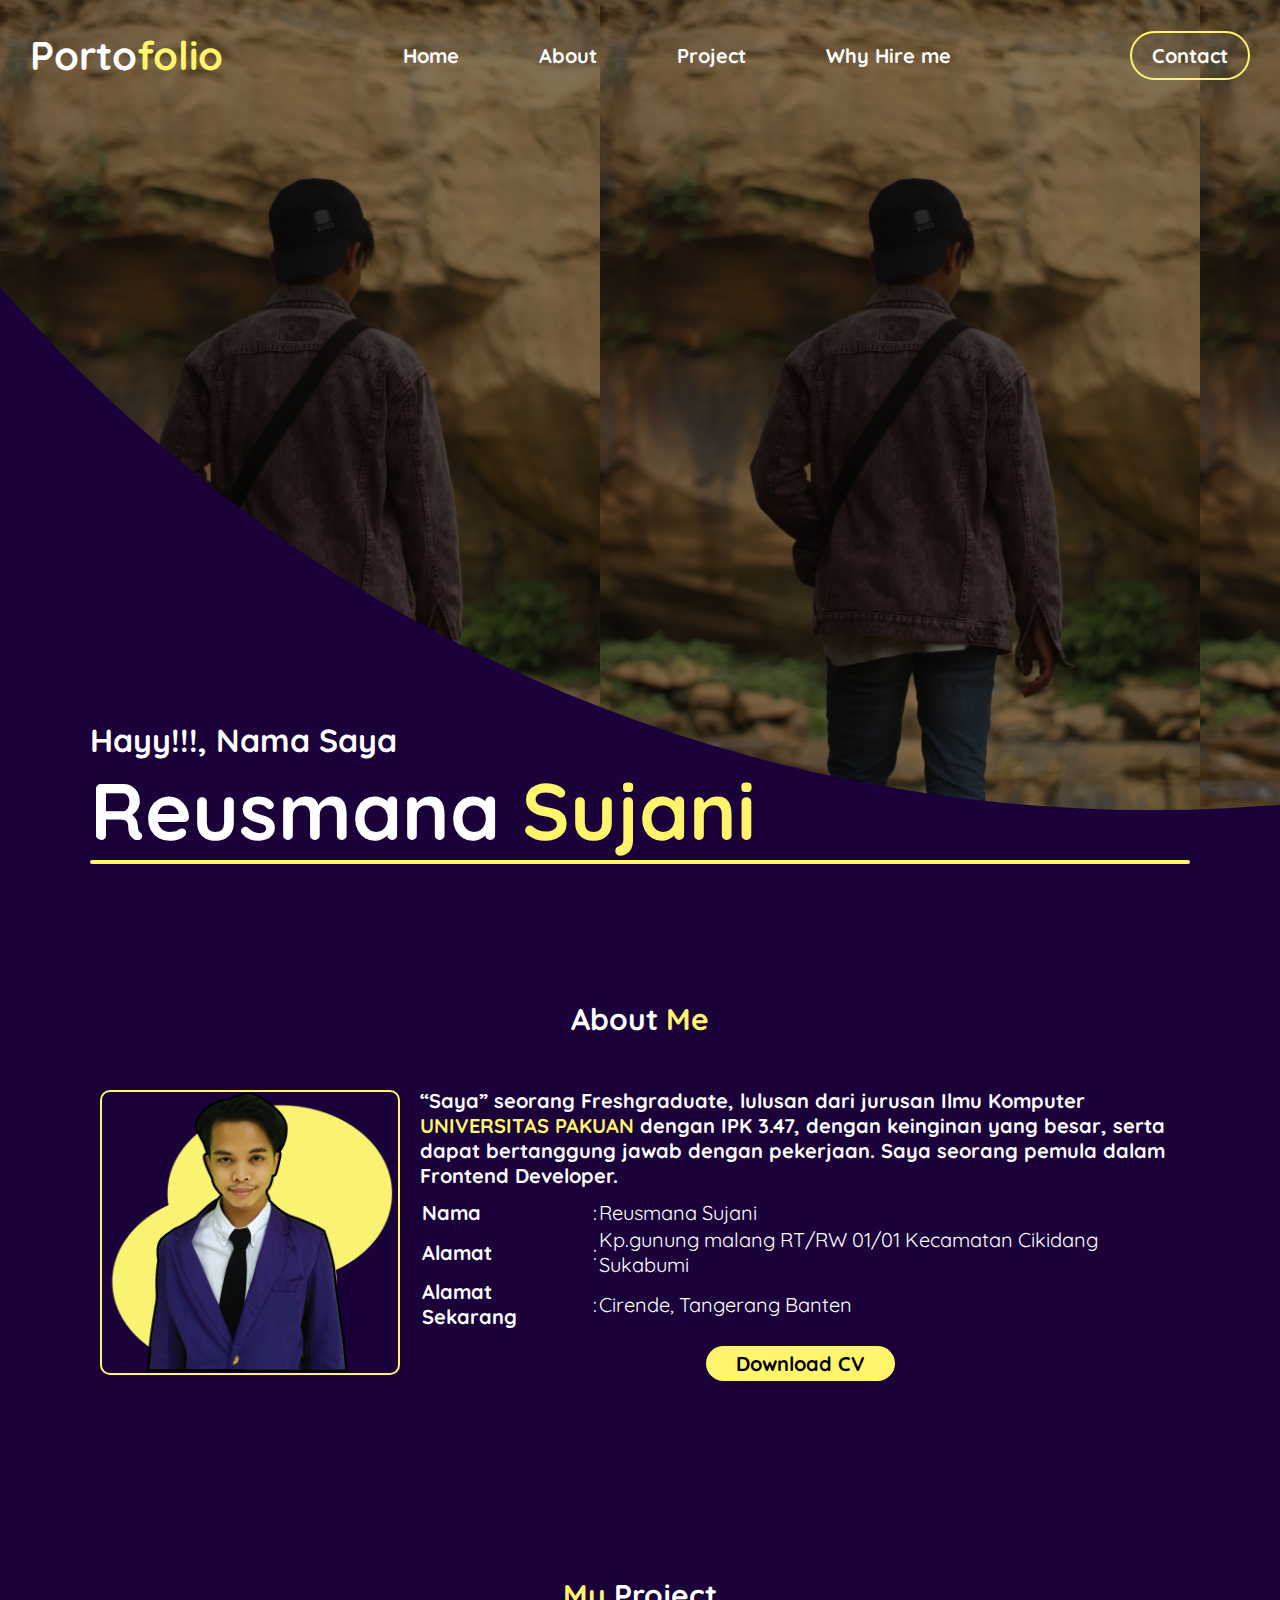
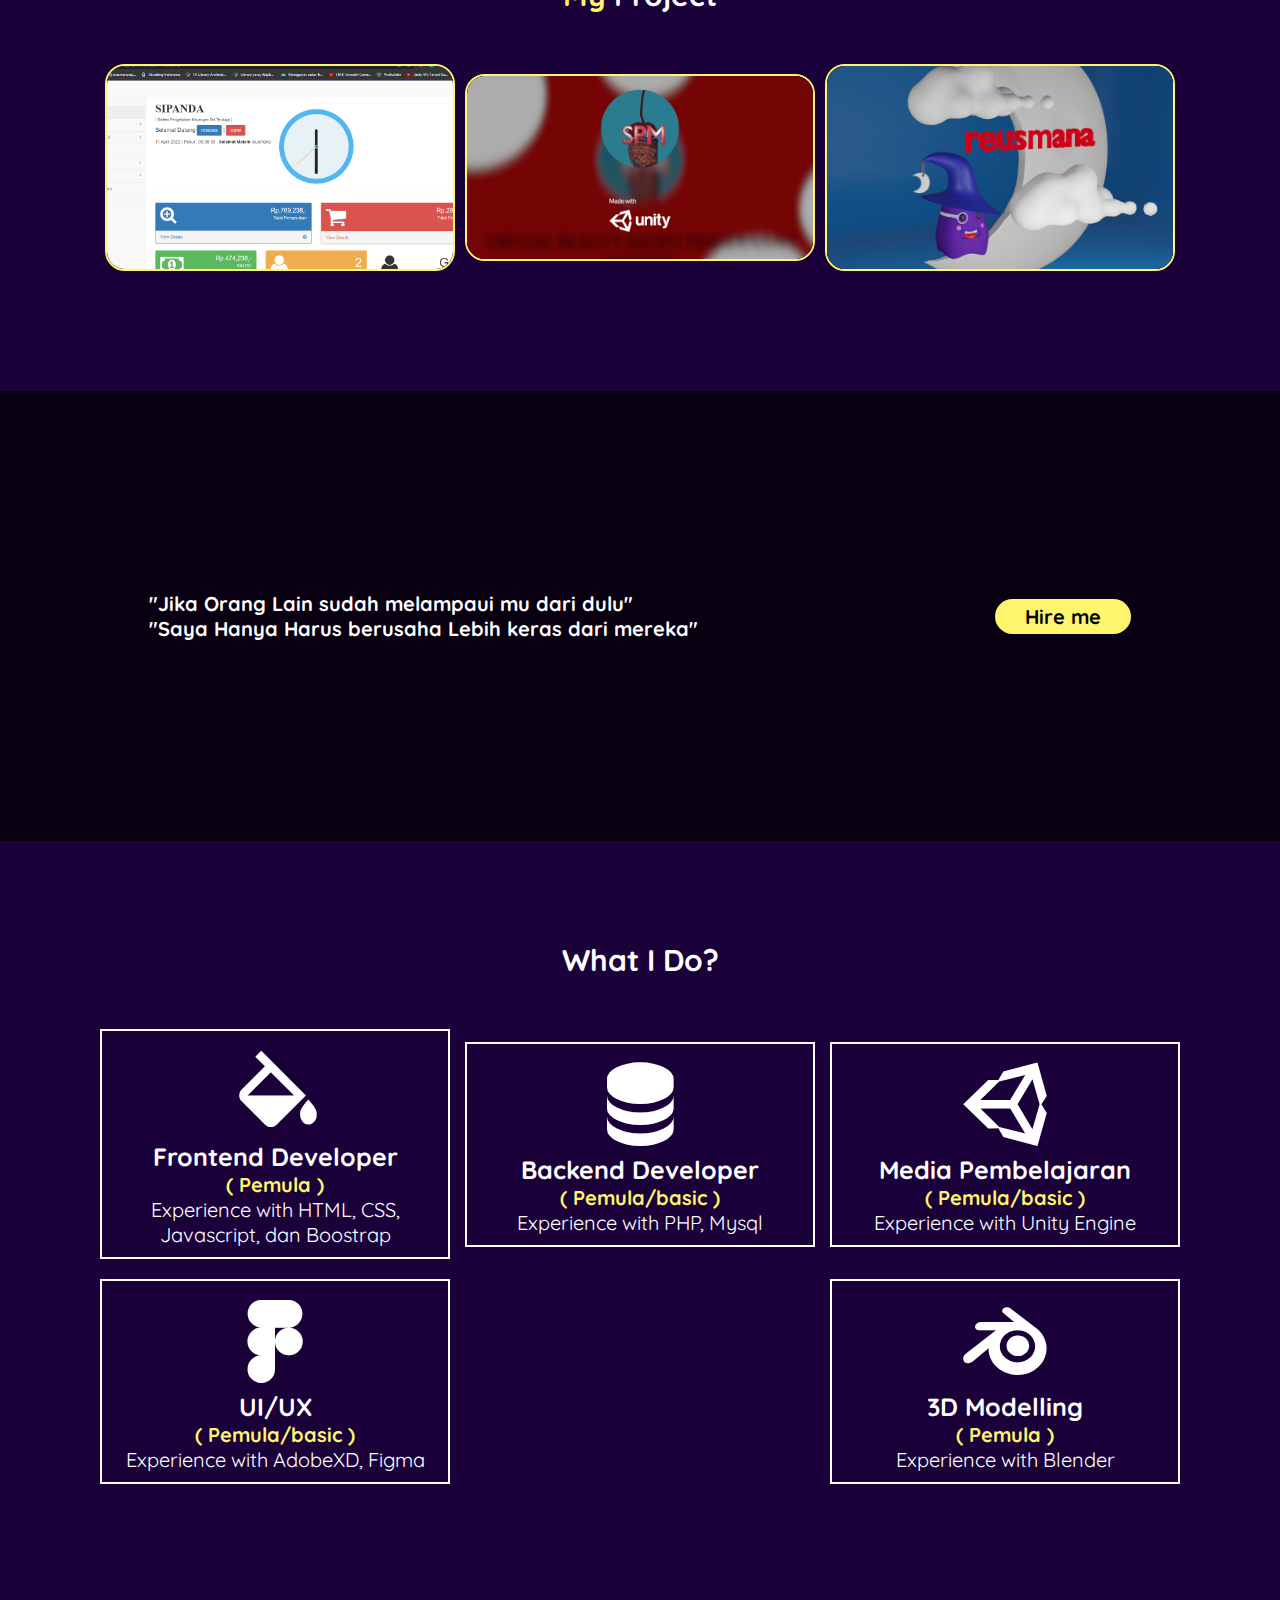
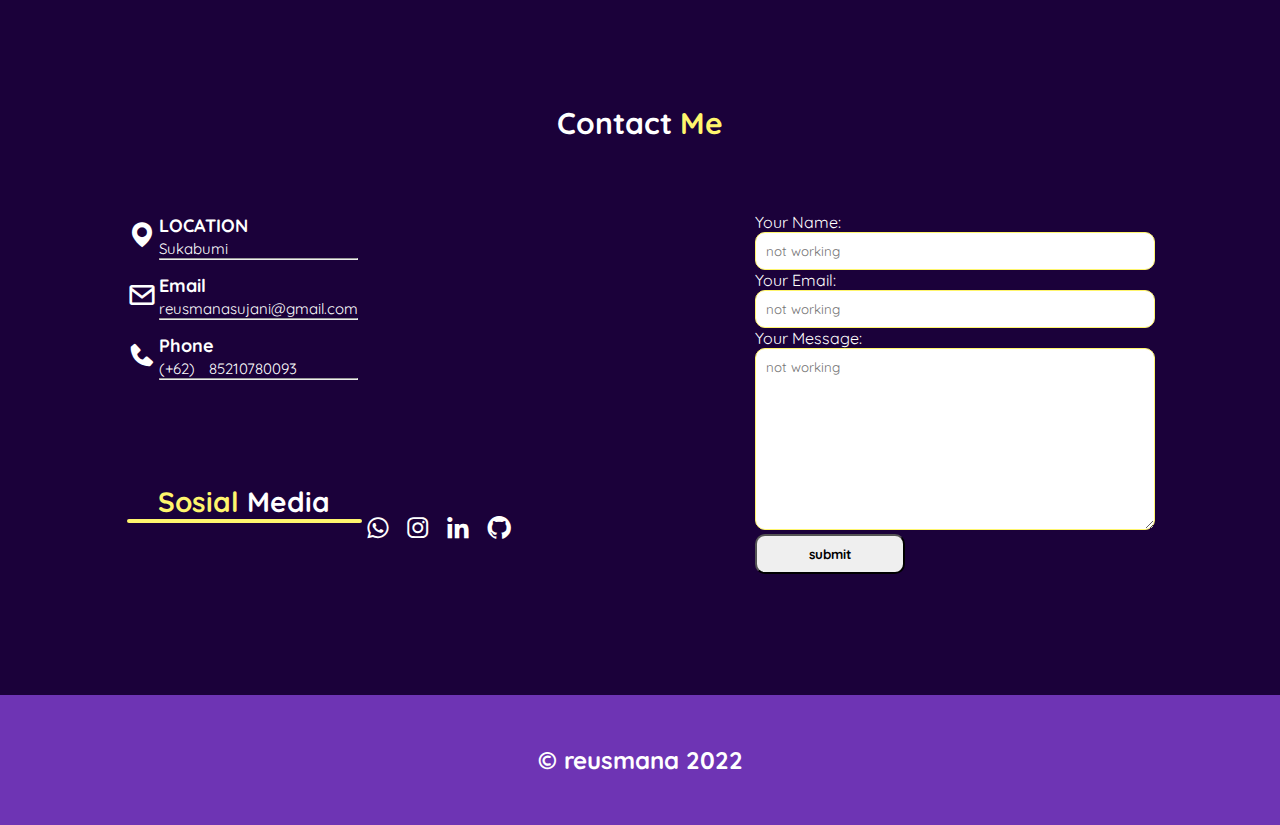
==== index.html @ 0739e421 "Add files via upload" ====
<!DOCTYPE html>
<html lang="en">

<head>
    <meta charset="UTF-8">
    <meta http-equiv="X-UA-Compatible" content="IE=edge">
    <meta name="viewport" content="width=device-width, initial-scale=1.0">
    <title>Document</title>
    <link rel="stylesheet" href="Assets/css/style.css">
    <link href='https://unpkg.com/boxicons@2.1.2/css/boxicons.min.css' rel='stylesheet'>


</head>

<body>
    <nav>   
        <a href="#" class="logo">Porto<span>folio</span></a>
      
        <ul class="nav-ul">
            <li><a href="#">Home</a></li>
            <li><a href="#tentang">About</a></li>
            <li><a href="#project-saya">Project</a></li>
            <li><a href="#learn">Why Hire me</a></li>
        </ul>
        <a href="#contact-saya" class="contact">Contact</a>
        <div class="hamburger">
            <div class="line"></div>

        </div>
    </nav>



    <div class="hero"></div>

    <section>
        <div class="content">
            <h2 class="hay">Hayy!!!, Nama Saya</h2>
           
            <h2>Reusmana <span>Sujani</span>
                <div class="garis"></div>
            </h2>
            
        </div>
    </section>
    <div class="about-me" id="tentang">
        <h2>About <span>Me</span></h2>
        <div class="image">
            <img src="Assets/img/picc.png" alt="" title="about" class="bg">
            <div class="about">
                <h3><q>Saya</q> seorang Freshgraduate, lulusan dari jurusan Ilmu Komputer <span>UNIVERSITAS
                        PAKUAN</span> dengan
                    IPK 3.47, dengan keinginan yang besar, serta dapat bertanggung jawab dengan pekerjaan.
                    Saya seorang pemula dalam Frontend Developer.
                </h3>
                <table class="table">
                    <tr>
                        <td><b>Nama</b></td>
                        <td>:</td>
                        <td>Reusmana Sujani</td>
                    </tr>
                    <tr>
                        <td><b>Alamat</b></td>
                        <td>:</td>
                        <td>Kp.gunung malang RT/RW 01/01 Kecamatan Cikidang Sukabumi</td>
                    </tr>
                    <tr>
                        <td><b>Alamat Sekarang</b></td>
                        <td>:</td>
                        <td>Cirende, Tangerang Banten</td>
                    </tr>
                    </h2>
                </table>
                <a download href="Assets/CV_Profile.pdf" type="Download">Download CV</a>
            </div>
        </div>
    </div>


    <div class="MY-project" id="project-saya">
        <h1><span style="color:  #FFF56D;">My</span> Project</h1>

        <div class="project">


            <div class="card-img">
                <img src="Assets/img/Project1/2.png" alt="">
                <div class="descripsi">
                    <h3>Web Developer</h3>
                    <p>Project ini dibuat ketika saya sedang melakukan PL/Kerja Lapangan.</p>
                    <a href="detail.html">Read More</a>
                </div>
            </div>
            <div class="card-img">
                <img src="Assets/img/Project2/0.png" alt="">
                <div class="descripsi">
                    <h3>Media Pembelajaran</h3>
                    <p>Project ini dibuat untuk bahan Skripsi.</p>
                    <a href="detail_2.html">Read More</a>
                </div>
            </div>
            
            <div class="card-img">
                <img src="Assets/img/3.jpg" alt="">
                <div class="descripsi">
                    <h3>3D Modelling</h3>
                    <p>Latihan Membuat 3D Modelling.</p>
                    <a href="detail_3.html">Read More</a>
                </div>
            </div>

        </div>
    </div>

    <div class="hire">
        
        <div class="hiringme">
            <h2>"Jika Orang Lain sudah melampaui mu dari dulu" <br> "Saya Hanya Harus berusaha Lebih keras dari mereka"
            </h2>
            <a href="#contact-saya">Hire me</a>
        </div>
    </div>

<div class="learn" id="learn">
    <h1>What I Do?</h1>

    <div class="flex-learn">
        <div class="card-learn">
            <i class="bx bxs-color-fill"></i>
            <h2>Frontend Developer</h2>
            <p><span>( Pemula )</span></p>
            <p>Experience with HTML, CSS, Javascript, dan Boostrap</p>
        </div>
        <div class="card-learn">
            <i class="bx bxs-data"></i>
            <h2>Backend Developer</h2>
            <p><span>( Pemula/basic )</span></p>
            <p>Experience with PHP, Mysql</p>
        </div>
        <div class="card-learn">
            <i class="bx bxl-unity"></i>
            <h2>Media Pembelajaran</h2>
            <p><span>( Pemula/basic )</span></p>
            <p>Experience with Unity Engine</p>
        </div>
        <div class="card-learn">
            <i class="bx bxl-figma"></i>
            <h2>UI/UX</h2>
            <p><span>( Pemula/basic )</span></p>
            <p>Experience with AdobeXD, Figma</p>
        </div>
        <div class="card-learn">
            <i class="bx bxl-blender"></i>
            <h2>3D Modelling</h2>
            <p><span>( Pemula )</span></p>
            <p>Experience with Blender</p>
        </div>
    </div>
</div>




    <!--CONTACT ME-->
    <div class="contact-me" id="contact-saya">
        <h2>Contact <span>Me</span></h2>
        <div class="card-display">
            <div class="card-1">
                <table class="tabel-card">
                    <tr>
                        <td rowspan="2" class="icon"><i class='bx bxs-map'></i></td>
                        <td>
                            <h3>LOCATION</h3>
                        </td>

                    </tr>

                    <tr>
                        <td>
                            <p>Sukabumi</p>
                            <hr>
                        </td>

                    </tr>
                    <tr>
                        <td style="height: 10px;"></td>
                    </tr>
                    <tr>
                        <td rowspan="2" class="icon"><i class='bx bx-envelope'></i></td>
                        <td>
                            <h3>Email</h3>
                        </td>

                    </tr>
                    <tr>
                        <td>
                            <p>reusmanasujani@gmail.com</p>
                            <hr>
                        </td>

                    </tr>
                    <tr>
                        <td style="height: 10px;"></td>
                    </tr>
                    <tr>
                        <td rowspan="2" class="icon"><i class='bx bxs-phone'></i></td>
                        <td>
                            <h3>Phone</h3>
                        </td>

                    </tr>
                    <tr>
                        <td>
                                <p>(+62) 85210780093</p>
                            <hr>
                        </td>

                    </tr>
                </table>
                

                <table class="icon-baru">
                    <tr>
                        <td><h2><span style="color: #FFF56D;">Sosial</span> Media <div class="garis"></div> </h2></td>
                        <td><a href="https://wa.link/u579g2"><i class="bx bxl-whatsapp"></i></a></td>
                        <td><a href="https://www.instagram.com/res.mn_/"><i class="bx bxl-instagram"></i></a></td>
                        <td><a href="https://www.linkedin.com/in/reusmana-sujani-2b77ba237/"><i class="bx bxl-linkedin"></i></a></td>
                        <td><a href="https://github.com/reusmana"><i class="bx bxl-github"></i></a></td>
                    </tr>
                </table>

            </div>
            <div class="card-2">
                <div class="tabel-width">
                    <!-- onsubmit="sendEmail(); reset();"-->
                <form >
                    <label for="">Your Name: </label><br>
                    <input type="text" id="name" name='yourName' required placeholder="not working"><br>
                    <label for=>Your Email: </label><br>
                    <input type="email" id="email" name='yourEmail' required placeholder="not working"><br>
                    <label for="">Your Message: </label><br>
                    <textarea name="yourMessage" id="message" cols="30" rows="10" placeholder="not working"></textarea><br>
                    <button type="submit" class="submit" onclick="notworking()">submit</button>
                </form>
            </div>
            </div>
        </div>
    </div>

    <footer>
        <h2>&copy; reusmana 2022</h2>
    </footer>

    <script src="https://smtpjs.com/v3/smtp.js"></script>
    <script>
        window.addEventListener('scroll', function () {
            let nav = document.querySelector('nav');
            nav.classList.toggle('opennav', window.scrollY > 0);

        })

        const hamburger = document.querySelector('.hamburger');
        const navlink = document.querySelector('.nav-ul');
        let menuopen = false;

        hamburger.addEventListener('click', () => {
            if (!menuopen) {
                hamburger.classList.add('open');
                menuopen = true;
                navlink.classList.toggle('buka')
                

            } else {
                hamburger.classList.remove('open');
                menuopen = false;
                navlink.classList.toggle('buka')

            }

        })


        function notworking(){
            alert("this is not working");
        }

        function sendEmail() {
            Email.send({
                SecureToken: "b76be924-5693-43da-a87a-87251788d696",
                To: 'reusmanasujani@gmail.com',
                From: document.getElementById('email').value,
                Subject: "New Contact Mail Portfolio",
                Body: "And this is the body"
            }).then(
                message => alert(message)
            );
        }
    </script>

</body>

</html>
---- Assets/css/style.css ----
@import url('https://fonts.googleapis.com/css2?family=Quicksand:wght@500;700&display=swap');


* {
    font-family: 'Quicksand', sans-serif;
    margin: 0;
    padding: 0;
    box-sizing: border-box;
    scroll-behavior: smooth;
    transition: 0.5s;
}

body {
    min-height: 100vh;
    background-color: rgb(27, 1, 58);
    
    
    

}

nav {
    position: absolute;
    z-index: 100;
    display: flex;
    justify-content: space-between;
    align-items: center;
    width: 100%;
    padding: 10px;
    top: 0;
    left: 0;
    transition: 0.6s;
}

nav.opennav {
    background-color: rgba(27, 1, 58, 0.6);
    padding: 0;
    position: fixed;
}

.hamburger{
    display: none;
}


.nav-ul {
    display: flex;
    justify-content: center;
    align-items: center;
}

.nav-ul li,
nav a {
    list-style: none;
    margin: 20px 20px;

}

.contact {
    display: block;
    border: 2px solid #FFF56D;
    border-radius: 50px;
    padding: 10px 20px;
}

.contact:hover {
    border: 2px solid black;

    background-color: green;
}

.nav-ul li a,
nav a {
    font-weight: bold;
    color: white;
    text-decoration: none;
    font-size: 20px;
}

.nav-ul li a:hover {
    font-weight: bold;
    color: #FFF56D;
    text-decoration: none;
    font-size: 20px;
}

.logo {
    display: block;
    font-size: 40px;
}

nav span {
    color: #FFF56D;
}


@media screen and (max-width:1000px) {


    
.hamburger{
    display: none;
}

    .nav-ul li,
    nav a {
        margin: 10px 10px;

    }
    .contact {
        border: 2px solid #FFF56D;
        border-radius: 50px;
        padding: 5px 10px;
    }

    .contact:hover {
        border: 2px solid black;

        background-color: green;
    }

    .nav-ul li a,
    nav a {
        font-size: 15px;
    }

    .nav-ul li a:hover {
        font-size: 15px;
    }

    .logo {
        display: block;
        font-size: 30px;
    }

}

@media screen and (max-width:641px) {
    .hamburger{
        display: block;
        position:relative;
        cursor: pointer;
        right: 5%;
        transform: translate(-5% -50%);
        z-index: 10;
        transition: all 0.5s ease-in-out;

        
        
    
    }
    .line{
    width: 30px;
    height: 3px;
    background-color: white;
    margin: 5px;
    border-radius: 2px;
    transition: all .5s ease-in-out;


}

.line::before,
.line::after{
    content: '';
    position: absolute;
    width: 30px;
    height: 3px;
    background-color: white;
    border-radius: 2px;
    transition: all 0.5s ease-in-out;

}

.line::before{
    transform: translateY(-10px);
}

.line::after{
    transform: translateY(10px);
}
.hamburger.open .line{
    transform: translateX(-50px);
    background:transparent;

}

.hamburger.open .line::before{
    transform: rotate(45deg) translate(35px, -35px);
}

.hamburger.open .line::after{
    transform: rotate(-45deg) translate(35px, 35px);
}




    .nav-ul{
    position: absolute;
    flex-direction: column;
    justify-content: space-evenly;
    top: 0;
    right: 0;
    align-items: center;
    width: 70%;
    height: 100vh;
    background-color: rgb(27, 1, 58);
    clip-path: circle(100px at 90% -20%);
    -webkit-clip-path: circle(100px at 90% -20%);
    transition: all 1s ease-out;
    pointer-events: none;

    }

    .nav-ul.buka{
        clip-path: circle(1000px at 90% -20%);
        -webkit-clip-path: circle(1000px at 90% -20%);
        pointer-events: all;
    }

    .contact{
        display: none;
    }


    nav.opennav {
        padding: 10px;
    }






}




.hero {
    position: relative;
    width: 100%;
    height: 100vh;
    background: rgba(0, 0, 0, 0.5) url(../img/RS.jpg);
    background-blend-mode: darken;
    background-size: contain;
    background-attachment: fixed;
    display: flex;
    justify-content: center;
    align-items: center;
    clip-path: circle(170vh at 90% -80vh) ;

}



/*nama*/
section {
    position: absolute;
    top: 0px;
    padding: 80vh 10vh 10vh;
    left: 0;
    width: 100%;
    

}

.content span {
    color: #FFF56D;
}

section .content h2 {
    font-size: 5em;
    color: white;
    font-weight: 700;
    margin: 0;

}

section .content .hay {
    font-size: 2em;
    color: white;

}

.garis {
    background-color: #FFF56D;
    width: 100%;
    height: 4px;
    border-radius: 10px;
}

@media screen and (max-width:1000px) {

    section .content h2 {
        font-size: 4em;


    }

    section .content .hay {
        font-size: 1.8em;

    }

}

@media screen and (max-width:641px) {

    section {
        padding: 90vh 10px 10px;
    }

    section .content h2 {
        font-size: 3em;


    }

    section .content .hay {
        font-size: 1.5em;

    }

}


/*about MEEEE*/

.about-me {
    color: white;
    text-align: center;
    padding: 100px;
    background-color: rgb(27, 1, 58);
}

.about-me h2 {
    margin-bottom: 50px;
    font-size: 30px;
}

.about-me .image {
    display: flex;
    justify-content: space-between;
    align-items: center;

}

.image img {
    width: 300px;
    border: 2px solid #FFF56D;
    border-radius: 10px;
    margin-right: 20px;
}

.about-me span {
    color: #FFF56D;
}

.image h3 {
    color: white;
    font-size: 20px;
    margin-bottom: 10px;
    text-align: left;
}

.image .table {
    color: white;
    font-size: 20px;
    margin-bottom: 20px;
    text-align: left;
}

.about a {
    font-weight: bold;
    border-radius: 20px;
    color: black;
    padding: 5px 30px;
    background-color: #FFF56D;
    font-size: 20px;
    text-decoration: none;
}

.about a:hover {
    color: white;
    padding: 5px 30px;
    background-color: green;
}

@media screen and (max-width:1000px) {
    .image {
        flex-direction: column;
        align-items: center;
    }

    .about-me {
        padding: 100px 10px 10px;
    }

    .about-me h2 {
        margin-bottom: 50px;
        font-size: 30px;
    }

    .image img {
        width: 200px;
        border: 1px solid #FFF56D;
        border-radius: 10px;
        margin-right: 20px;
        margin-bottom: 20px;
    }
}

@media screen and (max-width:641px) {
    .image h3 {
        color: white;
        font-size: 15px;
        margin-bottom: 10px;
        text-align: left;
    }

    .image .table {
        color: white;
        font-size: 15px;
        margin-bottom: 20px;
        text-align: left;
    }

    .about a {
        font-weight: bold;
        border-radius: 20px;
        color: black;
        padding: 5px 30px;
        background-color: #FFF56D;
        font-size: 15px;
        text-decoration: none;
    }
}

/*HIRE ME*/
.hire {
    position: relative;
    width: 100%;
    height: 50vh;
    background: rgba(0, 0, 0, 0.7) url(../img/2.jpg);
    background-blend-mode: darken;
    background-size: cover;
    background-attachment: fixed;
    clip-path: polygon(150vh);

}

.hiringme {
    display: flex;
    justify-content: space-around;
    align-items: center;
    height: 50vh;
}

.hiringme h2 {
    color: white;
    font-size: 20px;
}

.hiringme a {
    background-color: #FFF56D;
    color: black;
    padding: 5px 30px;
    border-radius: 20px;
    text-decoration: none;
    font-weight: bold;
    font-size: 20px;
}

.hiringme a:hover {
    background-color: green;
    color: white;
    transition: all 0.8s ease 0.2s;
}

@media screen and (max-width:690px) {
    .hiringme {

        display: flex;
        justify-content: center;
        align-items: center;
        height: 20vh;
        flex-wrap: wrap;
        padding: 20px;
        transform: translateY(80%);
    }

    .hiringme h2 {
        color: white;
        font-size: 15px;
    }

    .hiringme a {
        padding: 2px 15px;
        font-size: 15px;
    }
}


/*card learn*/
.learn{
    padding: 100px;
    position: relative;
}
.learn  h1{
    color: white;
    text-align: center;
    font-size: 30px;
    font-weight: bold;
    margin-bottom: 50px;
}

.card-learn{
    width: 350px;
    border: 2px solid white;
    text-align: center;
    padding: 10px;
    margin-bottom: 20px;
}

.flex-learn{
    display: flex;
    justify-content: space-between;
    align-items: center;
    flex-wrap: wrap;

}

.flex-learn i{
    color: white;
    font-size: 100px;
}
.flex-learn h2{
    color: white;
    font-size: 25px;
}

.flex-learn p{
    color: white;
    font-size: 20px;
}

.flex-learn span{
    color: #FFF56D;
    font-weight: bold;

}

@media screen and (max-width:641px) {
    .learn {

        padding: 100px 10px;
    }
    .flex-learn{
        flex-direction: column;
        
    }
    .card-learn{
        width: 90%;
    }
    .flex-learn i{
        color: white;
        font-size: 80px;
    }
    .flex-learn h2{
        color: white;
        font-size: 20px;
    }
    
    .flex-learn p{
        color: white;
        font-size: 13px;
    }
}


/* card project */

.MY-project {

    padding: 100px;
    position: relative;
}

.MY-project h1 {
    color: white;
    text-align: center;
    font-size: 30px;
    font-weight: bold;
    margin-bottom: 50px;
}

.project {
    position: relative;
    display: flex;
    justify-content: space-around;
    align-items: center;
    flex-wrap: wrap;
}


.card-img {
    max-width: 350px;
    overflow: hidden;
    position: relative;
    border: 2px solid #FFF56D;
    border-radius: 20px;
    margin-bottom: 20px;
    padding: 10px 10px;
    

}

.card-img img {
    max-width: 100%;
    background-color: black;
    display: block;
    transform: scale(1.3);
    transition: all 0.3s ease-out;
}

.card-img:hover img {
    transform: scale(1.1);
    opacity: 0.3;
}

.descripsi {
    position: absolute;
    left: 0;
    bottom: 0;
    width: 100%;
    padding: 5px;
    text-align: center;
    font-size: 15px;
    color: white;
}

.descripsi h3 {
    font-weight: 700;
    font-size: 20px;
    transform: translateY(30px);
    opacity: 0;
    transition: all 0.3s ease-out 0.2s;
}

.descripsi p {
    transform: translateY(30px);
    opacity: 0;
    transition: all 0.3s ease-out 0.4s;
}

.descripsi a {
    background-color: #FFF56D;
    color: black;
    text-decoration: none;
    font-weight: bold;
    padding: 2px 10px;
    display: inline-block;
    border-radius: 20px;
    transform: translateY(30px);
    opacity: 0;
    transition: all 0.3s ease-out 0.6s;
}

.descripsi a:hover {
    background-color: green;
    color: white;
    transition: all 0.1s ease;
}

.card-img:hover .descripsi h3 {
    transform: translateY(0);
    opacity: 1;
}

.card-img:hover .descripsi p {
    transform: translateY(0);
    opacity: 1;
}

.card-img:hover .descripsi a {
    transform: translateY(0);
    opacity: 1;
}

@media screen and (max-width:641px) {
    .MY-project {

        padding: 100px 10px;
    }
}

/*Contact ME*/
.card-display {
    display: flex;
    flex-wrap: wrap;
    justify-content: space-around;

}

.card-1,
.card-2 {
    border-radius: 20px;
    width: 400px;
    margin: 20px;
}

.card-1 tr {
    margin-bottom: 20px;
}

.contact-me {
    padding: 100px 10px;
}

.contact-me span {
    color: #FFF56D;
}

.contact-me h2 {
    color: white;
    font-size: 30px;
    text-align: center;
    margin-bottom: 50px;
}

.tabel-card .icon {
    font-size: 30px;
    color: white;
}

.tabel-card .icon:hover {
    font-size: 30px;
    color: #FFF56D;
    transform: scale(1.2);
}

.icon-baru {
    width: 100%;
}

.icon-baru i,
.icon-baru h2 {
    font-size: 28px;
    color: white;
    margin-top: 100px;
}

.icon-baru i:hover {

    color: #FFF56D;
    transform: scale(1.2);
}

.tabel-card h3 {
    font-size: 18px;
    color: white;
}

.tabel-card p {
    font-size: 15px;
    color: white;
    word-spacing: 10px;
}


input,
textarea {
    border: 1px solid #FFF56D;
    border-radius: 10px;
    width: 100%;
}

input[type=text],
input[type=email],
textarea[name=yourMessage] {

    padding: 10px;
}

label {
    color: white;
}

.submit {
    padding: 10px 20px;
    color: black;
    font-weight: bold;
    width: 150px;
    border-radius: 10px;
    outline: none;
}

.submit:hover {
    padding: 10px 20px;
    background-color: green;
    color: white;
    font-weight: bold;
    outline: none;
}



footer {
    z-index: 2;
    position: relative;
    background-color: rgb(110, 52, 180);
    color: white;
    text-align: center;
    padding: 50px;

}
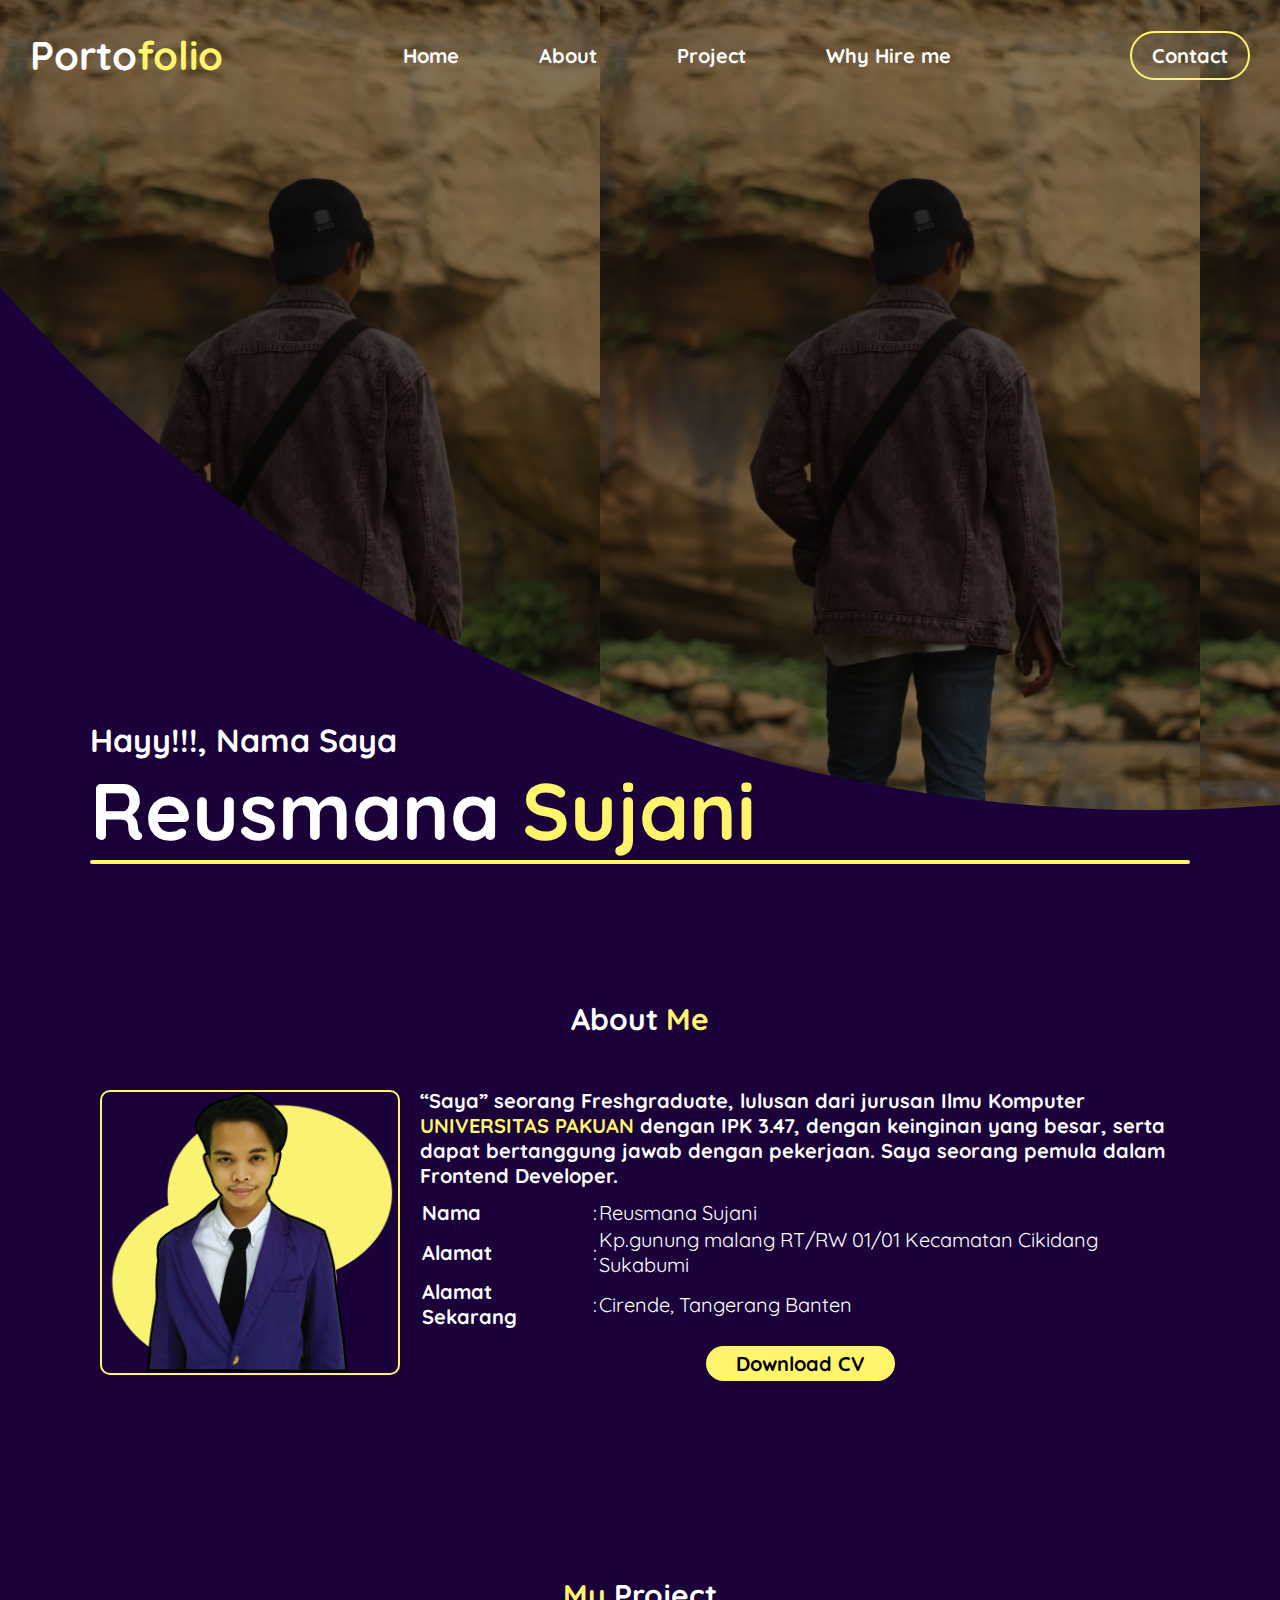
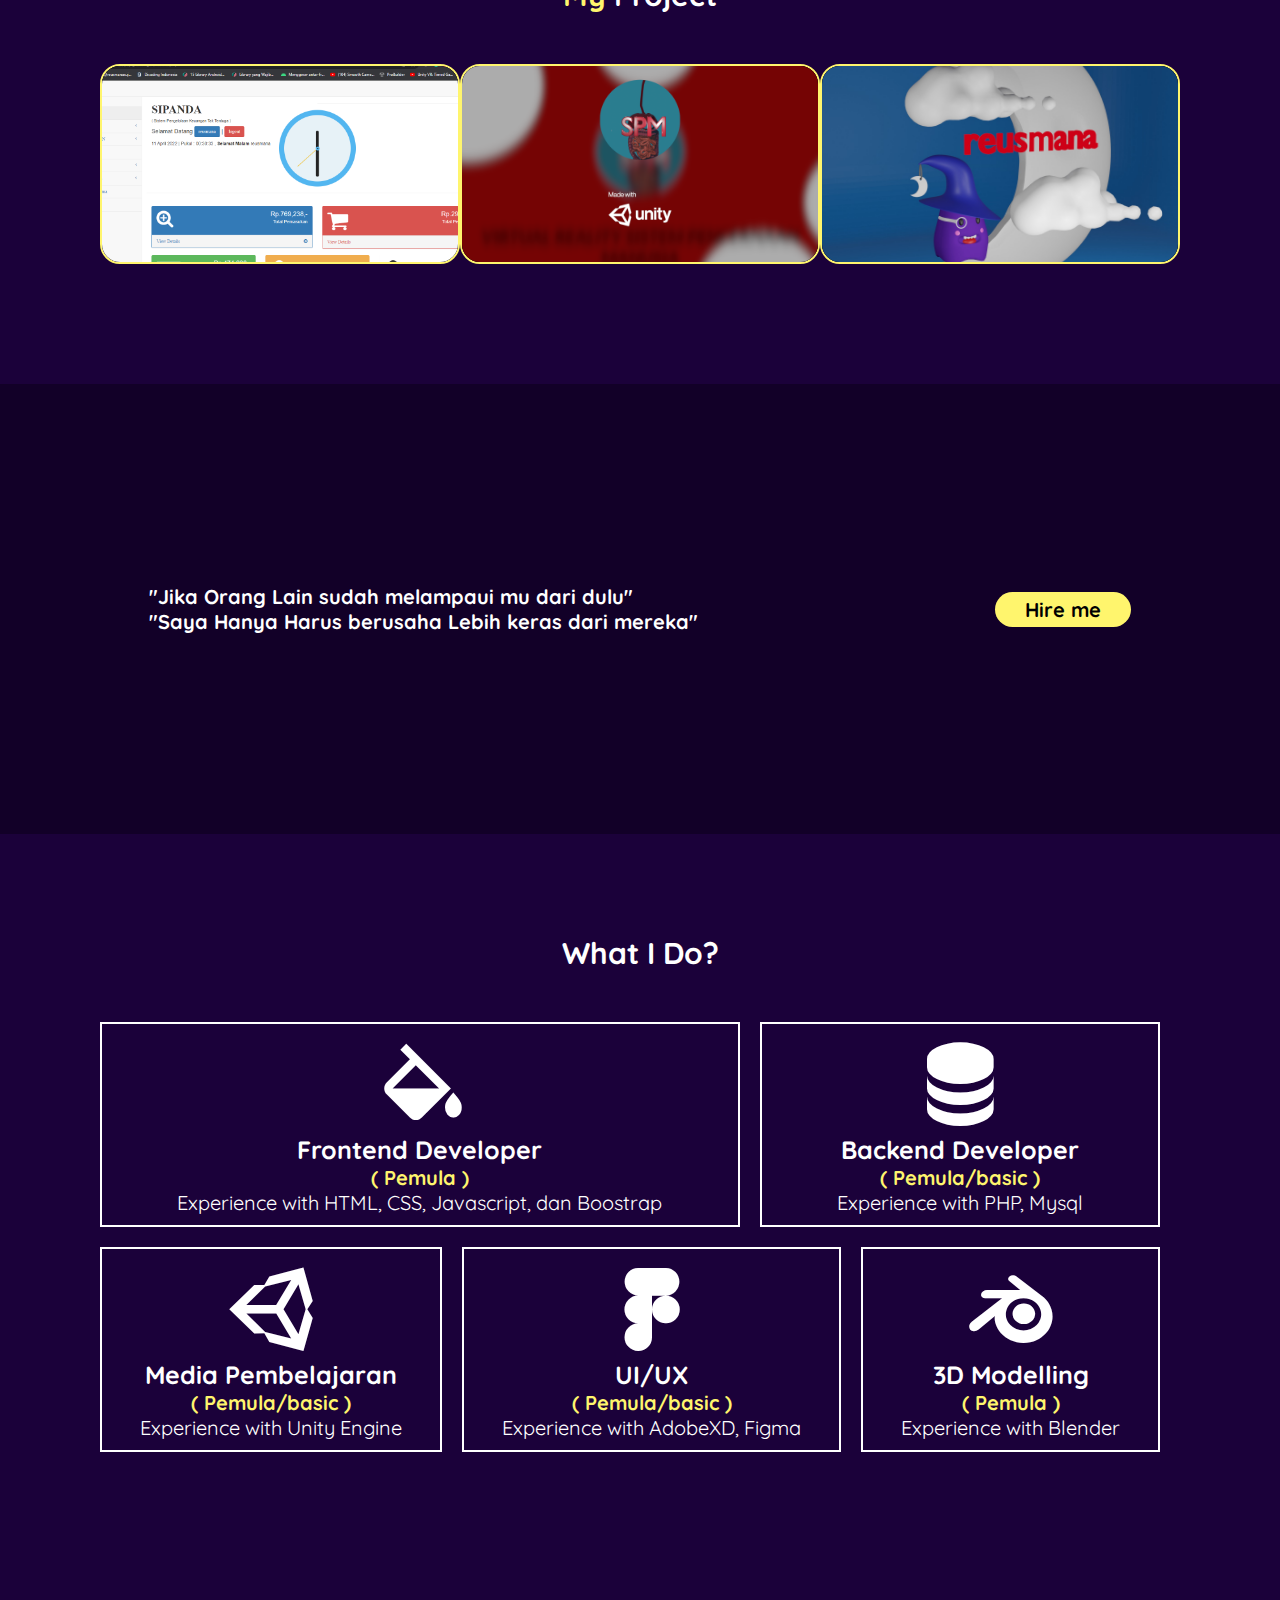
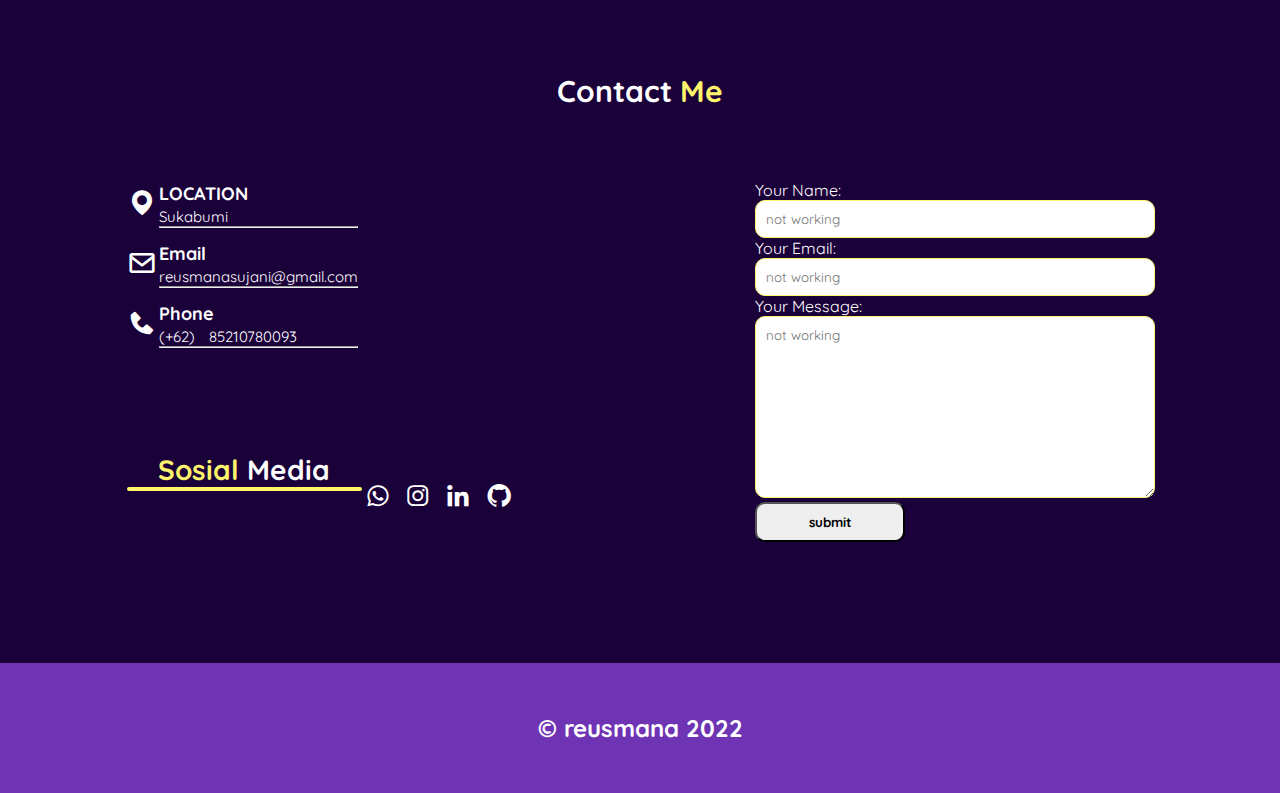
==== commit 78ea8dbd: "Update index.html" ====
--- a/index.html
+++ b/index.html
@@ -71,7 +71,7 @@
                     </tr>
                     </h2>
                 </table>
-                <a download href="Assets/CV_Profile.pdf" type="Download">Download CV</a>
+                <a download href="Assets/CV-Reusmana.pdf" type="Download">Download CV</a>
             </div>
         </div>
     </div>
@@ -299,4 +299,4 @@
 
 </body>
 
-</html>+</html>
--- a/Assets/css/style.css
+++ b/Assets/css/style.css
@@ -309,7 +309,7 @@
 @media screen and (max-width:641px) {
 
     section {
-        padding: 90vh 10px 10px;
+        padding: 85vh 10px 10px;
     }
 
     section .content h2 {
@@ -443,7 +443,7 @@
     position: relative;
     width: 100%;
     height: 50vh;
-    background: rgba(0, 0, 0, 0.7) url(../img/2.jpg);
+    background: rgba(0, 0, 0, 0.3) url(../img/2.jpg);
     background-blend-mode: darken;
     background-size: cover;
     background-attachment: fixed;
@@ -517,11 +517,12 @@
 }
 
 .card-learn{
-    width: 350px;
+    flex-grow:1;
     border: 2px solid white;
     text-align: center;
     padding: 10px;
     margin-bottom: 20px;
+    margin-right : 20px;
 }
 
 .flex-learn{
@@ -606,7 +607,8 @@
 
 
 .card-img {
-    max-width: 350px;
+    max-width: 360px;
+    height: 200px;
     overflow: hidden;
     position: relative;
     border: 2px solid #FFF56D;
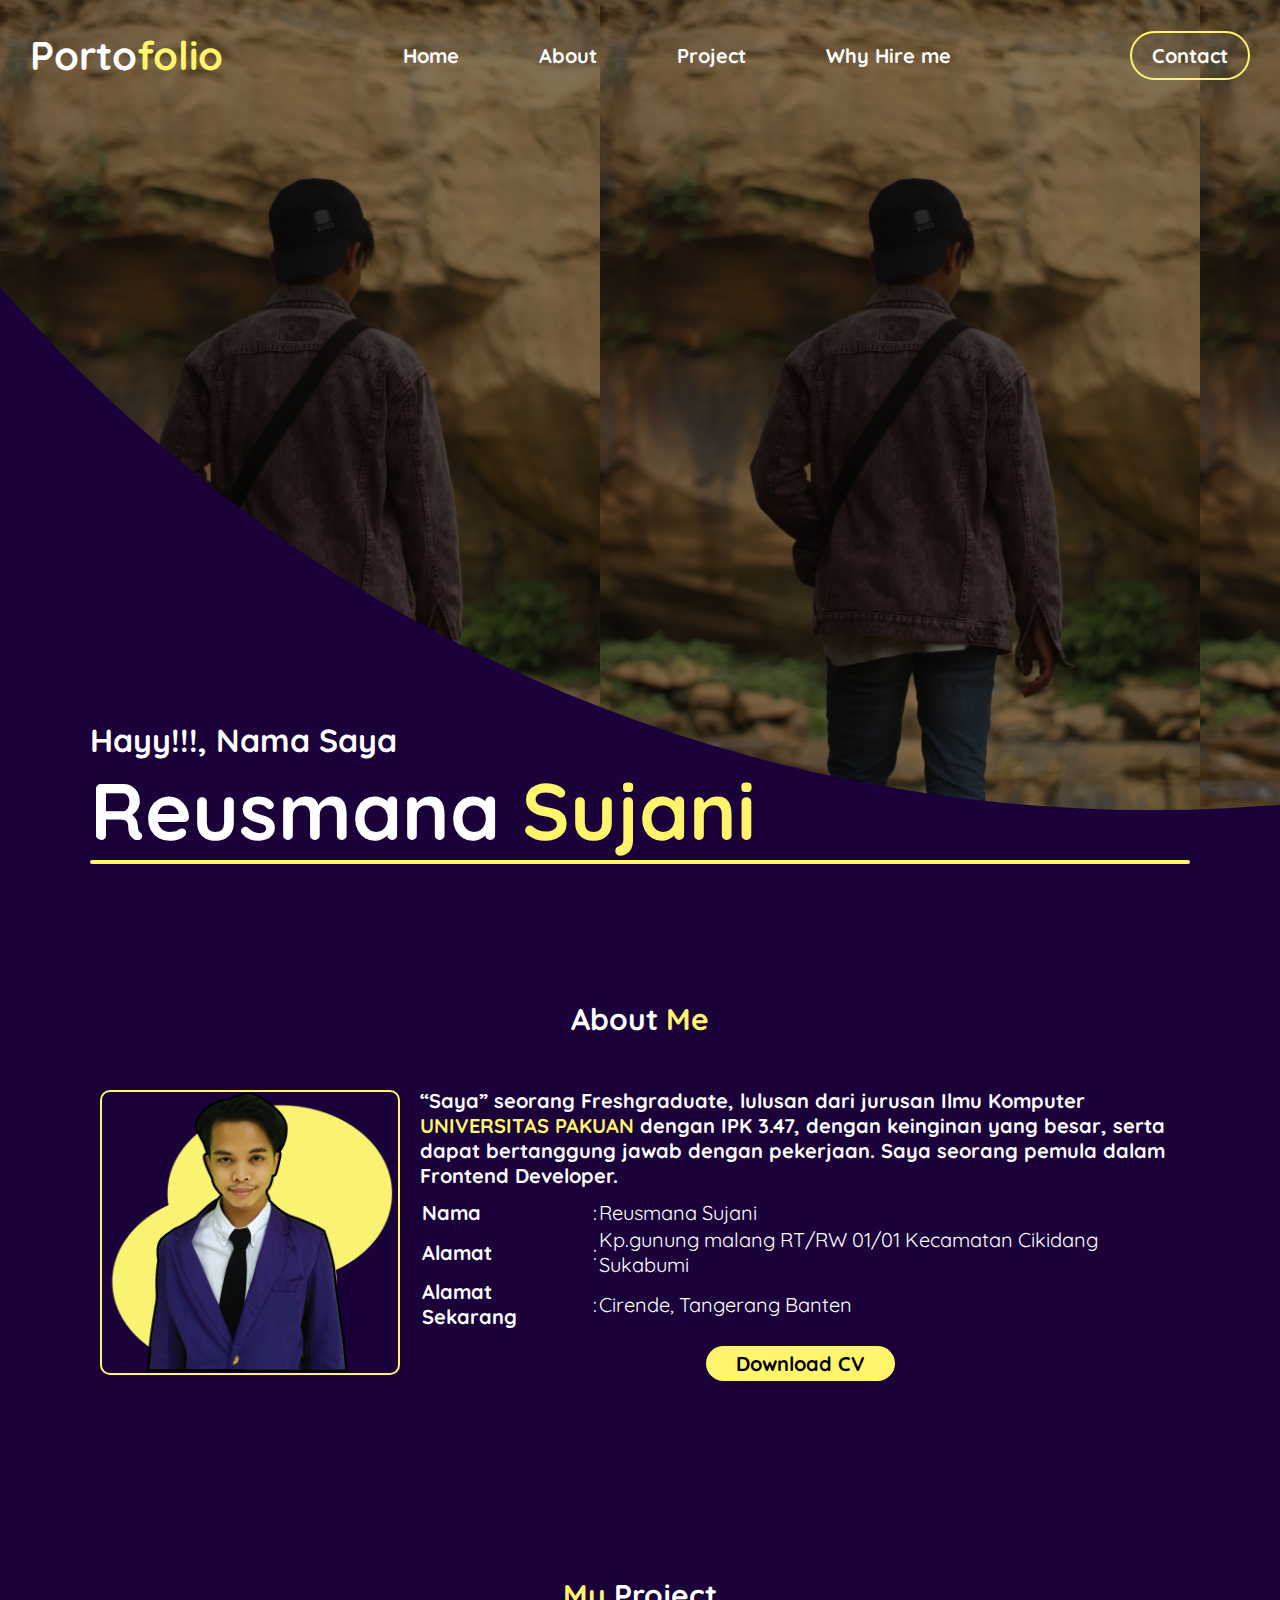
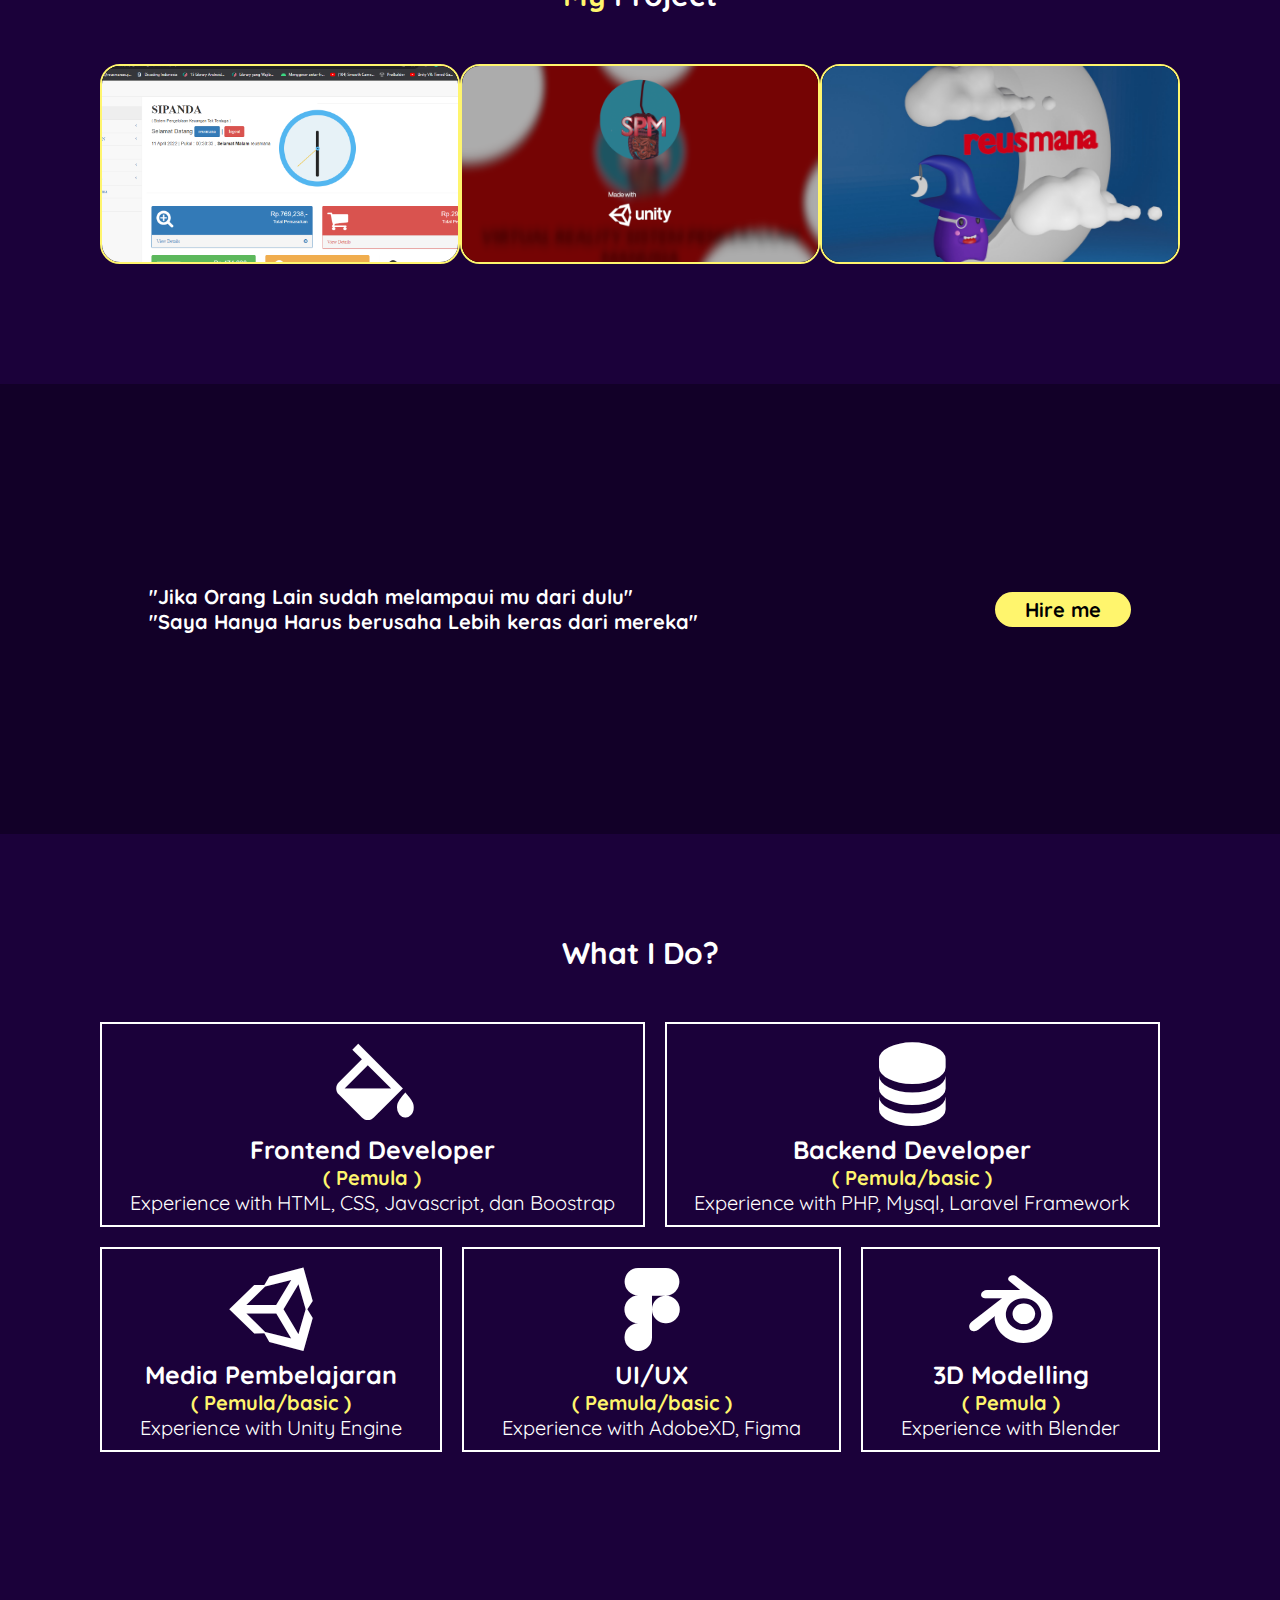
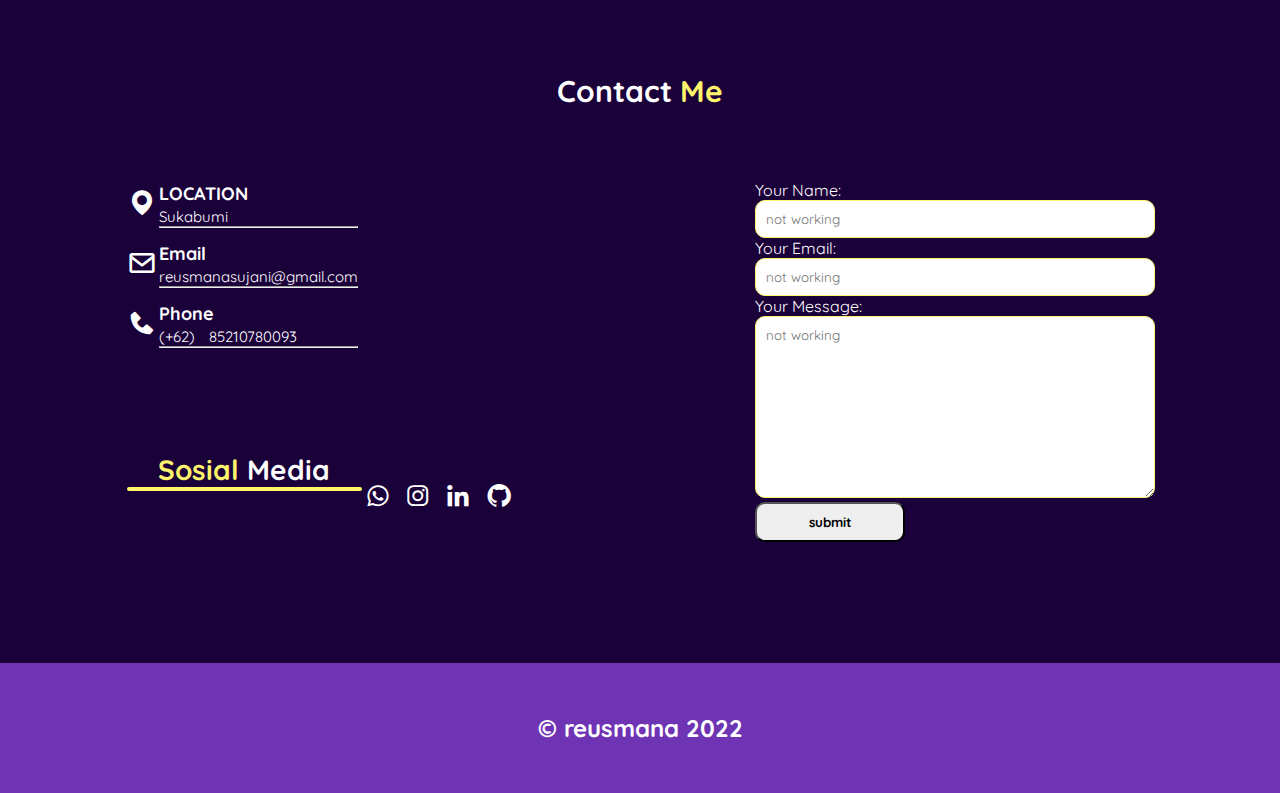
==== commit def32a2c: "Update index.html" ====
--- a/index.html
+++ b/index.html
@@ -135,7 +135,7 @@
             <i class="bx bxs-data"></i>
             <h2>Backend Developer</h2>
             <p><span>( Pemula/basic )</span></p>
-            <p>Experience with PHP, Mysql</p>
+            <p>Experience with PHP, Mysql, Laravel Framework</p>
         </div>
         <div class="card-learn">
             <i class="bx bxl-unity"></i>
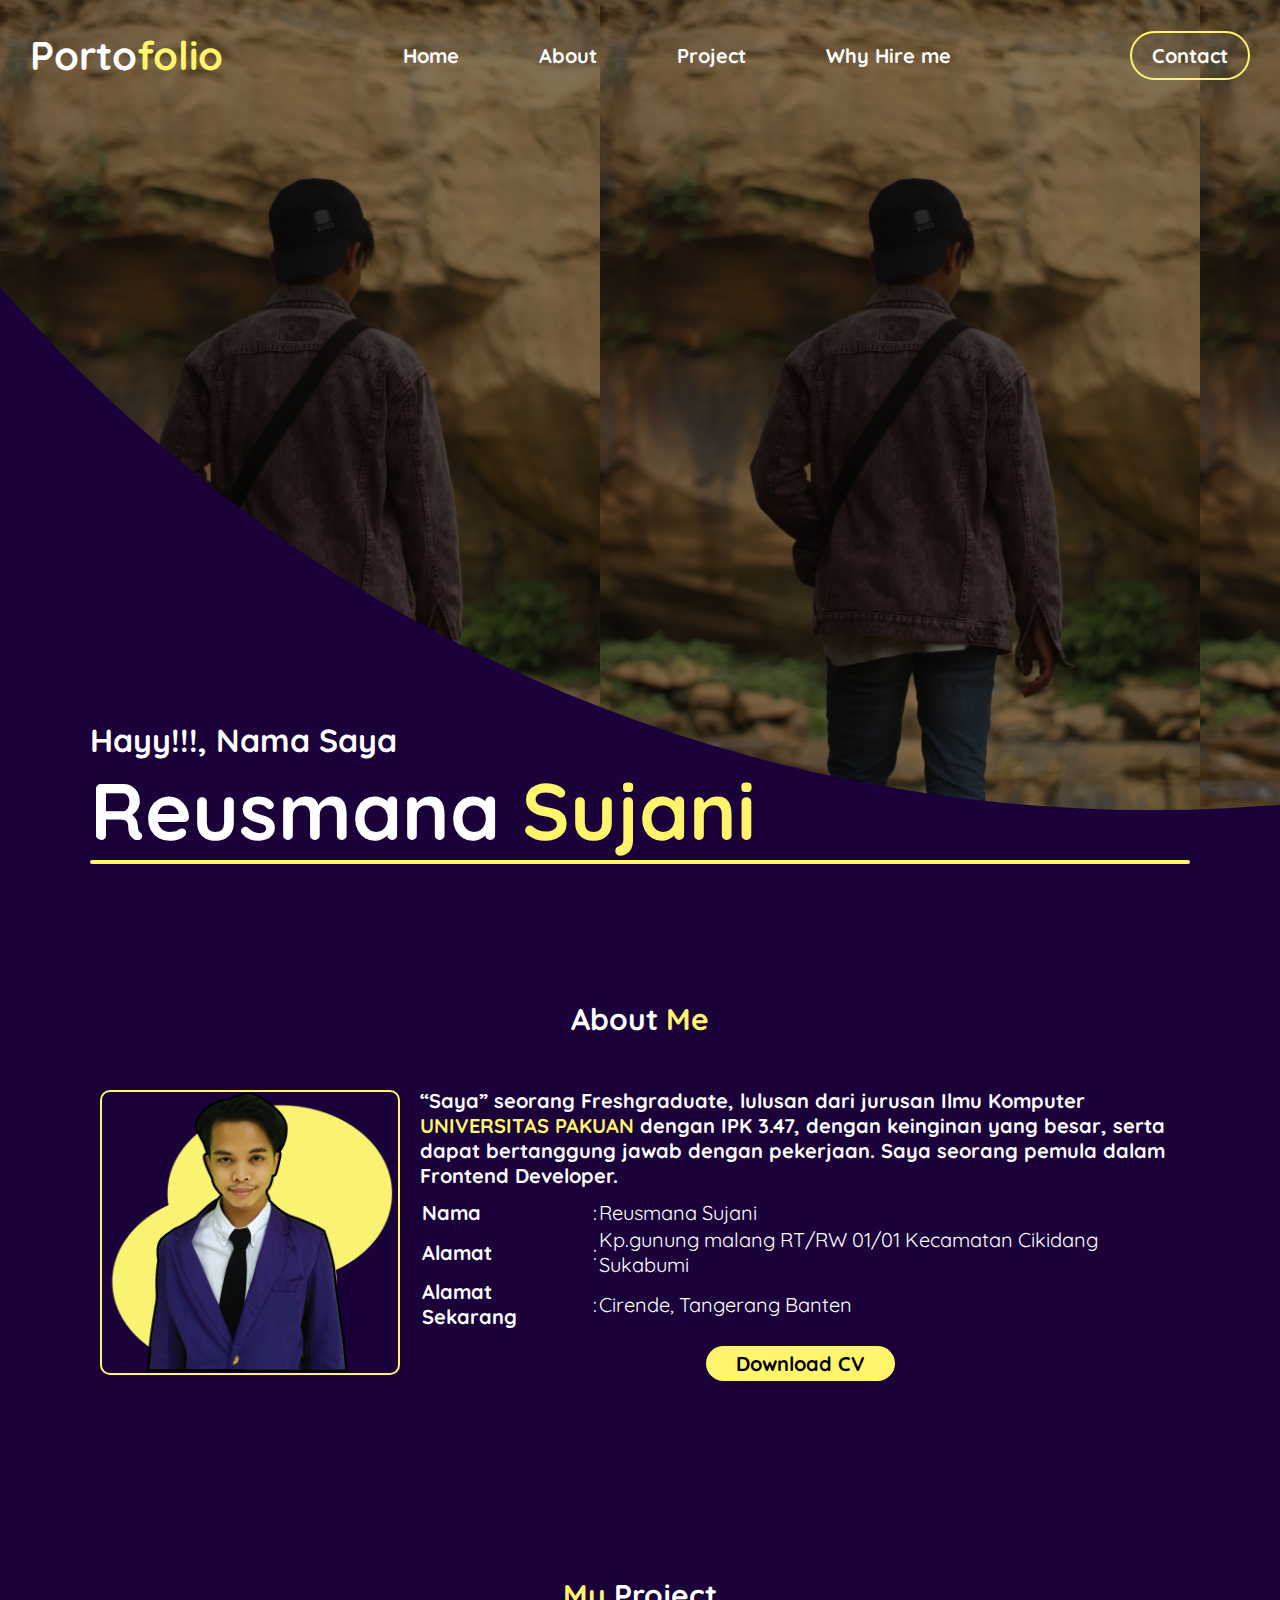
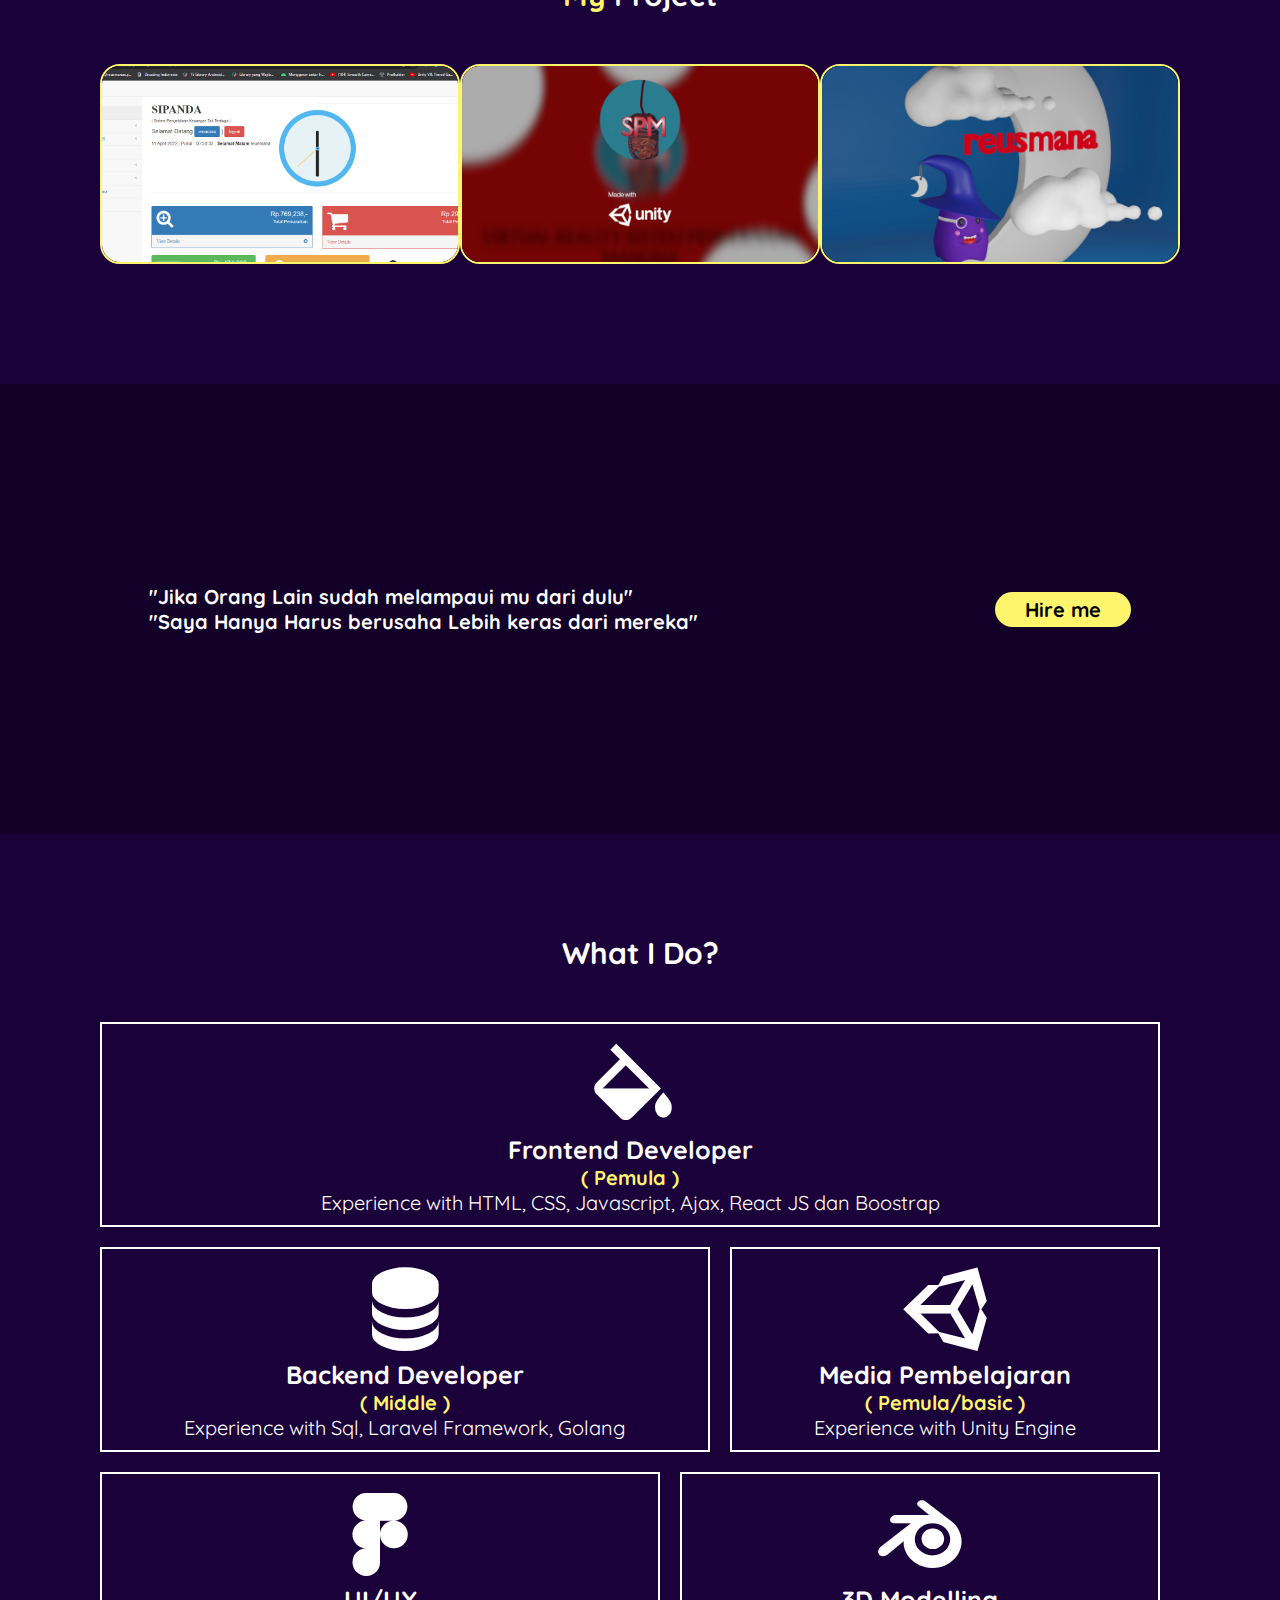
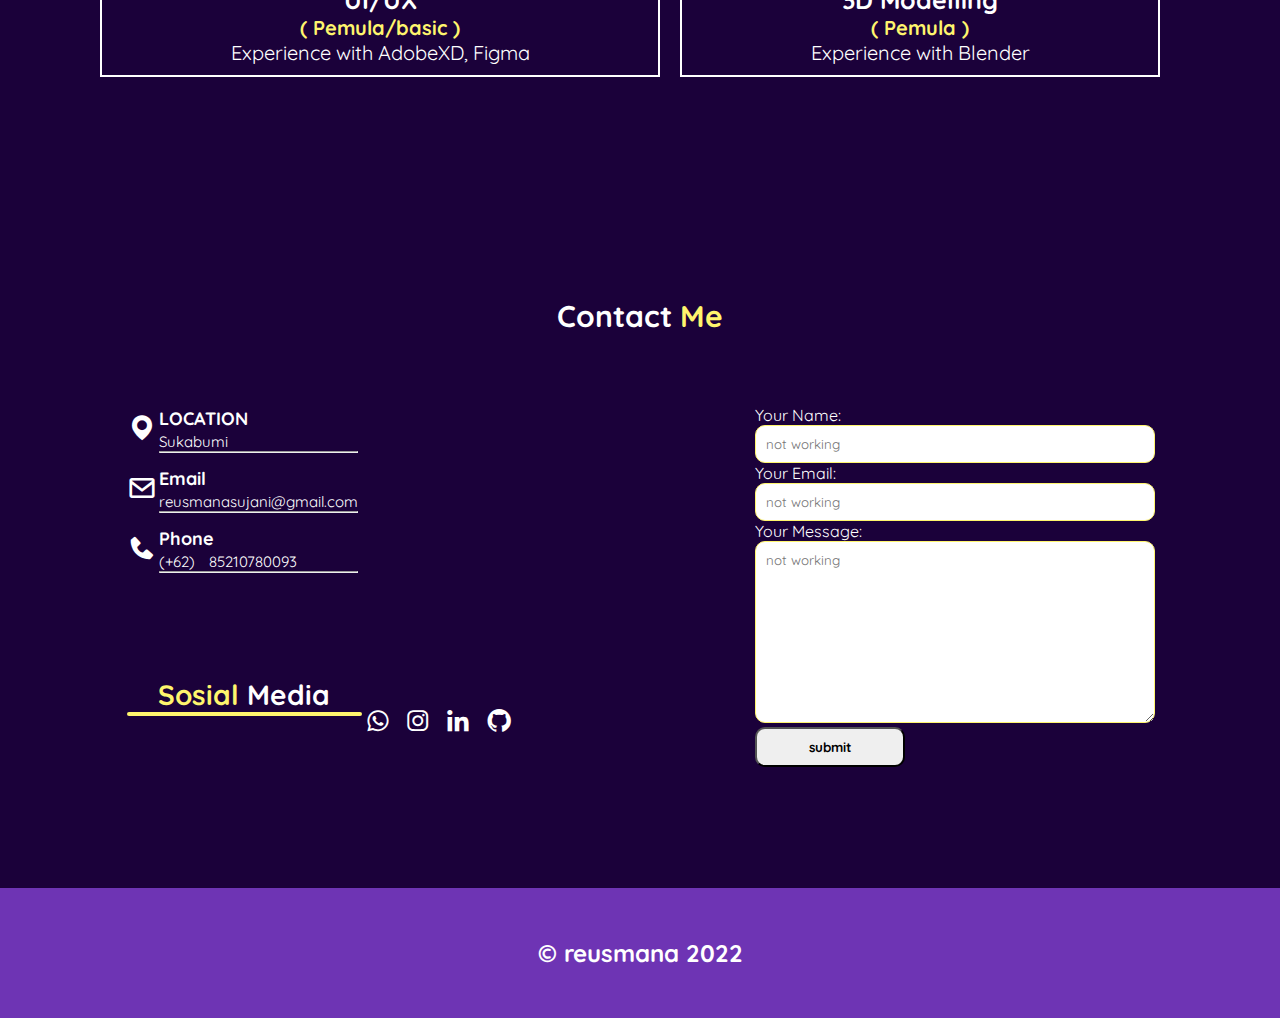
==== commit ebc9668f: "Update index.html" ====
--- a/index.html
+++ b/index.html
@@ -129,13 +129,13 @@
             <i class="bx bxs-color-fill"></i>
             <h2>Frontend Developer</h2>
             <p><span>( Pemula )</span></p>
-            <p>Experience with HTML, CSS, Javascript, dan Boostrap</p>
+            <p>Experience with HTML, CSS, Javascript, Ajax, React JS dan Boostrap</p>
         </div>
         <div class="card-learn">
             <i class="bx bxs-data"></i>
             <h2>Backend Developer</h2>
-            <p><span>( Pemula/basic )</span></p>
-            <p>Experience with PHP, Mysql, Laravel Framework</p>
+            <p><span>( Middle )</span></p>
+            <p>Experience with Sql, Laravel Framework, Golang</p>
         </div>
         <div class="card-learn">
             <i class="bx bxl-unity"></i>
